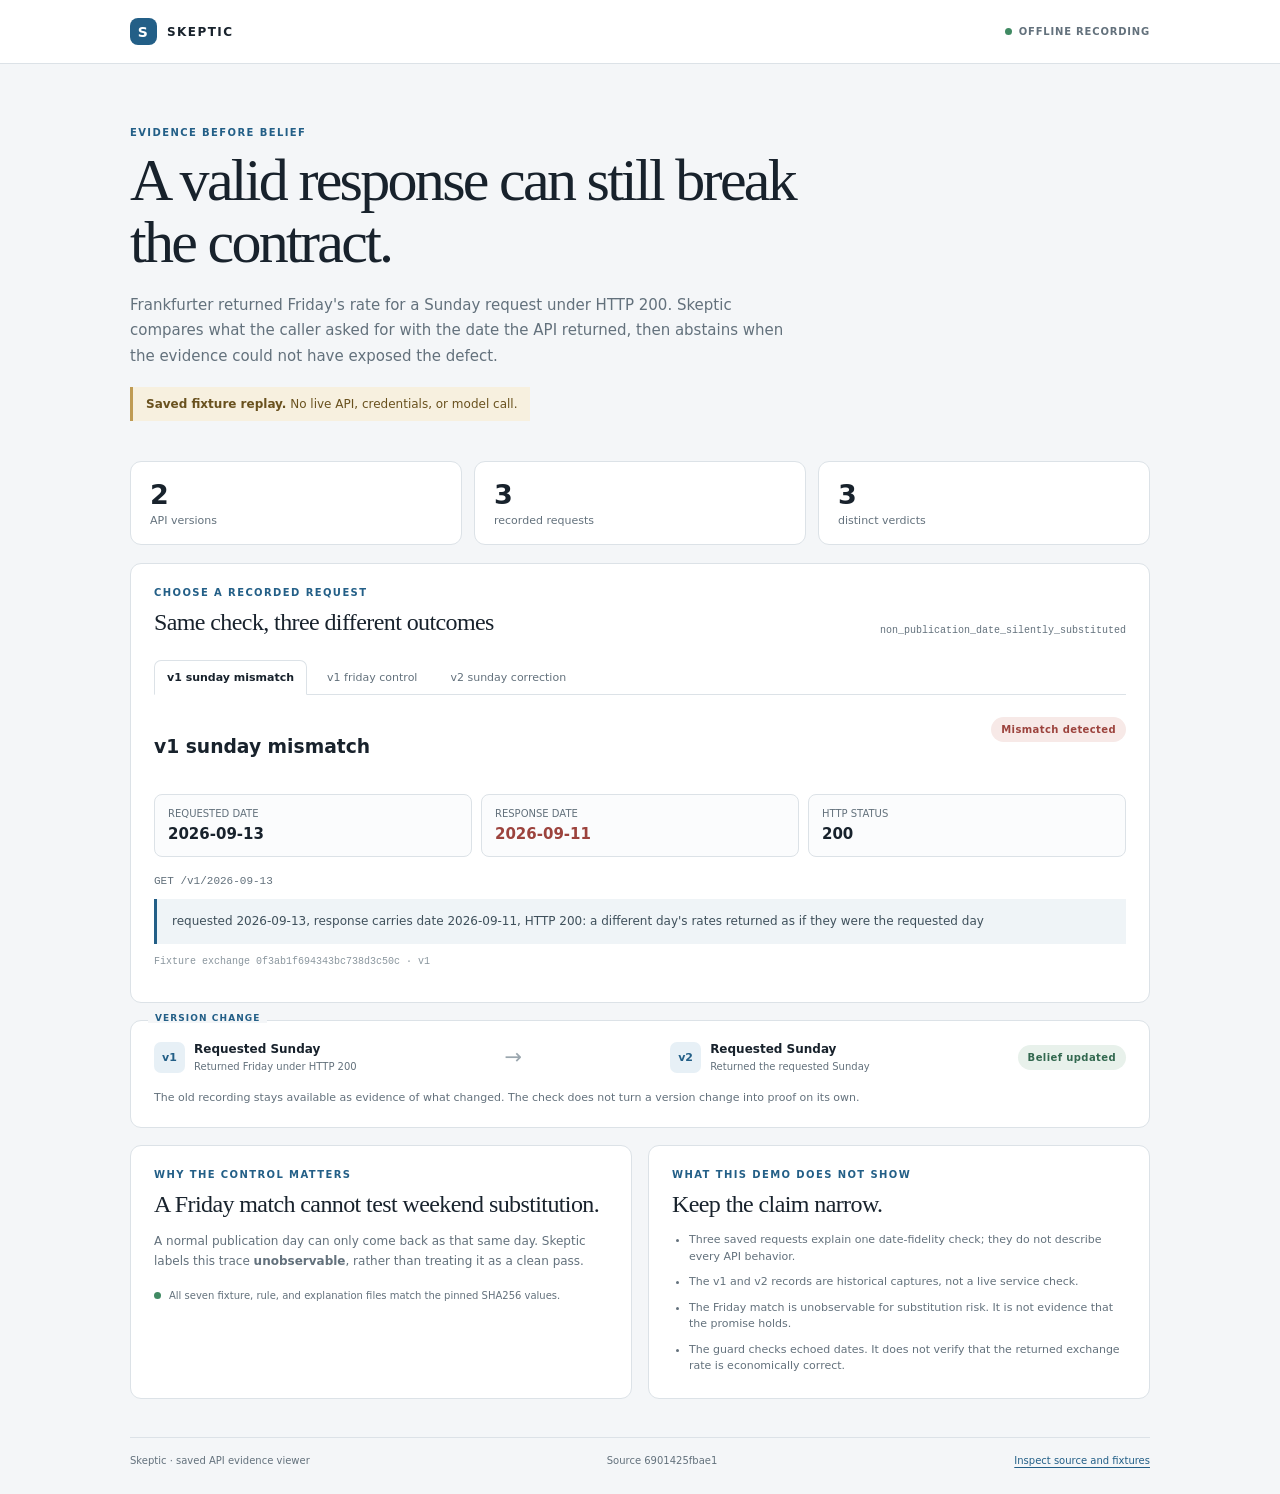
==== docs/demo/index.html @ 85baa06d "Add saved date evidence walkthrough" ====
<!--
  Skeptic's recorded date-fidelity evidence viewer.
  app.js presents verdicts generated by fixtures/checks.py.
  The page uses only saved recordings and makes no API calls.
-->
<!doctype html>
<html lang="en">
  <head>
    <meta charset="utf-8">
    <meta name="viewport" content="width=device-width, initial-scale=1">
    <meta name="description" content="See how Skeptic distinguishes a mismatch, a useful control, and an unobservable result.">
    <title>Skeptic | Evidence before belief</title>
    <link rel="stylesheet" href="styles.css">
    <script src="app.js" defer></script>
  </head>
  <body>
    <header class="topbar">
      <a class="brand" href="https://github.com/lgoyal6/skeptic"><span class="brand-mark">S</span> SKEPTIC</a>
      <span class="read-only"><span class="status-dot"></span> OFFLINE RECORDING</span>
    </header>

    <main>
      <section class="hero">
        <p class="eyebrow">EVIDENCE BEFORE BELIEF</p>
        <h1>A valid response can still break the contract.</h1>
        <p class="lede">Frankfurter returned Friday's rate for a Sunday request under HTTP 200. Skeptic compares what the caller asked for with the date the API returned, then abstains when the evidence could not have exposed the defect.</p>
        <div class="scope"><strong>Saved fixture replay.</strong> No live API, credentials, or model call.</div>
      </section>

      <section class="stats" aria-label="Recorded examples">
        <article><span class="stat" id="version-count">2</span><span>API versions</span></article>
        <article><span class="stat" id="case-count">3</span><span>recorded requests</span></article>
        <article><span class="stat" id="outcome-count">3</span><span>distinct verdicts</span></article>
      </section>

      <section class="panel walkthrough">
        <div class="section-head">
          <div><p class="eyebrow">CHOOSE A RECORDED REQUEST</p><h2>Same check, three different outcomes</h2></div>
          <span class="rule-id">non_publication_date_silently_substituted</span>
        </div>
        <div class="case-tabs" id="case-tabs" role="tablist" aria-label="Recorded requests"></div>
        <article id="case-detail" class="case-detail" role="tabpanel" tabindex="0" aria-live="polite"></article>
      </section>

      <section class="comparison" aria-label="How the result changes by version">
        <div class="comparison-label">VERSION CHANGE</div>
        <div class="version-row">
          <div><span class="version">v1</span><strong>Requested Sunday</strong><span>Returned Friday under HTTP 200</span></div>
          <span class="arrow" aria-hidden="true">→</span>
          <div><span class="version">v2</span><strong>Requested Sunday</strong><span>Returned the requested Sunday</span></div>
          <span class="outcome demoted">Belief updated</span>
        </div>
        <p class="comparison-note">The old recording stays available as evidence of what changed. The check does not turn a version change into proof on its own.</p>
      </section>

      <section class="lower-grid">
        <article class="panel">
          <p class="eyebrow">WHY THE CONTROL MATTERS</p>
          <h2>A Friday match cannot test weekend substitution.</h2>
          <p class="body-copy">A normal publication day can only come back as that same day. Skeptic labels this trace <strong>unobservable</strong>, rather than treating it as a clean pass.</p>
          <div class="integrity"><span class="status-dot"></span><span id="integrity-status">Checking fixture hashes...</span></div>
        </article>
        <article class="panel limits-panel">
          <p class="eyebrow">WHAT THIS DEMO DOES NOT SHOW</p>
          <h2>Keep the claim narrow.</h2>
          <ul id="limits-list"></ul>
        </article>
      </section>

      <footer class="footer">
        <span>Skeptic · saved API evidence viewer</span>
        <span id="source-commit"></span>
        <a id="source-link" href="https://github.com/lgoyal6/skeptic">Inspect source and fixtures</a>
      </footer>
    </main>
  </body>
</html>
---- docs/demo/styles.css ----
/* Skeptic evidence walkthrough styles.
 * index.html defines the comparison and app.js fills it from recorded verdicts.
 * The layout keeps mismatch, abstention, and limits visually distinct.
 */
:root {
  color-scheme: light;
  --ink: #18222c;
  --muted: #63717c;
  --line: #dce2e7;
  --paper: #f4f6f8;
  --white: #fff;
  --blue: #235f87;
  --soft-blue: #e7f0f6;
  --red: #9c433d;
  --soft-red: #f7e9e7;
  --amber: #87611e;
  --soft-amber: #f7f0df;
  --green: #32684f;
  --soft-green: #e8f1eb;
  font-family: Inter, ui-sans-serif, system-ui, -apple-system, BlinkMacSystemFont, "Segoe UI", sans-serif;
}

* { box-sizing: border-box; }
body { margin: 0; background: var(--paper); color: var(--ink); }
a { color: var(--blue); text-underline-offset: 3px; }
.topbar { height: 64px; display: flex; align-items: center; justify-content: space-between; padding: 0 max(24px, calc((100vw - 1020px) / 2)); border-bottom: 1px solid var(--line); background: var(--white); }
.brand { display: flex; align-items: center; gap: 10px; color: var(--ink); font-size: 12px; font-weight: 780; letter-spacing: .12em; text-decoration: none; }
.brand-mark { display: grid; place-items: center; width: 27px; height: 27px; border-radius: 8px; background: var(--blue); color: white; font-size: 14px; }
.read-only { display: inline-flex; align-items: center; gap: 7px; color: var(--muted); font-size: 10px; font-weight: 730; letter-spacing: .08em; }
.status-dot { width: 7px; height: 7px; flex: 0 0 auto; border-radius: 50%; background: #408a63; }
main { width: min(100% - 40px, 1020px); margin: 0 auto; }
.hero { max-width: 760px; padding: 63px 0 30px; }
.eyebrow { margin: 0 0 11px; color: var(--blue); font-size: 10px; font-weight: 780; letter-spacing: .14em; }
h1 { max-width: 710px; margin: 0; font-family: Georgia, "Times New Roman", serif; font-size: clamp(40px, 7vw, 60px); font-weight: 500; letter-spacing: -.045em; line-height: 1.04; }
.lede { max-width: 675px; margin: 19px 0 18px; color: var(--muted); font-size: 15px; line-height: 1.7; }
.scope { width: fit-content; padding: 10px 13px; border-left: 3px solid #bf9b53; background: var(--soft-amber); color: #69511e; font-size: 12px; }
.stats { display: grid; grid-template-columns: repeat(3, 1fr); gap: 12px; margin: 10px 0 18px; }
.stats article,.panel { border: 1px solid var(--line); border-radius: 11px; background: var(--white); }
.stats article { display: flex; flex-direction: column; gap: 4px; padding: 17px 19px; color: var(--muted); font-size: 11px; }
.stat { color: var(--ink); font-size: 27px; font-weight: 720; letter-spacing: -.04em; }
.panel { padding: 23px; }
.section-head { display: flex; justify-content: space-between; align-items: flex-end; gap: 18px; }
h2 { margin: 0; font-family: Georgia, "Times New Roman", serif; font-size: 24px; font-weight: 500; letter-spacing: -.025em; }
.rule-id { max-width: 260px; overflow-wrap: anywhere; color: var(--muted); font: 10px ui-monospace, SFMono-Regular, Menlo, monospace; }
.case-tabs { display: flex; gap: 7px; margin: 24px 0 0; border-bottom: 1px solid var(--line); }
.case-tab { position: relative; margin-bottom: -1px; padding: 10px 12px; border: 1px solid transparent; border-radius: 7px 7px 0 0; background: transparent; color: var(--muted); font: inherit; font-size: 11px; cursor: pointer; }
.case-tab[aria-selected="true"] { border-color: var(--line); border-bottom-color: var(--white); background: var(--white); color: var(--ink); font-weight: 720; }
.case-tab:focus-visible { outline: 3px solid #94bad0; outline-offset: 2px; }
.case-detail { padding: 22px 0 2px; }
.case-topline { display: flex; justify-content: space-between; gap: 16px; align-items: flex-start; }
.outcome { display: inline-flex; align-items: center; width: fit-content; border-radius: 999px; padding: 7px 10px; font-size: 10px; font-weight: 770; letter-spacing: .04em; }
.outcome.contradicts_doc { background: var(--soft-red); color: var(--red); }
.outcome.unobservable { background: var(--soft-amber); color: var(--amber); }
.outcome.supports_doc { background: var(--soft-green); color: var(--green); }
.trace-grid { display: grid; grid-template-columns: 1fr 1fr 1fr; gap: 9px; margin: 18px 0; }
.trace-cell { display: flex; flex-direction: column; gap: 6px; padding: 13px; border: 1px solid var(--line); border-radius: 8px; background: #fbfcfd; }
.trace-cell span { color: var(--muted); font-size: 10px; }
.trace-cell strong { font-size: 15px; }
.trace-cell .bad-date { color: var(--red); }
.trace-cell .good-date { color: var(--green); }
.path-line { margin: 0 0 12px; color: var(--muted); font: 11px ui-monospace, SFMono-Regular, Menlo, monospace; overflow-wrap: anywhere; }
.verdict-detail { margin: 0; padding: 13px 15px; border-left: 3px solid var(--blue); background: #eff4f7; color: #3f505b; font-size: 12px; line-height: 1.6; }
.key-line { margin-top: 12px; color: #8a969e; font: 10px ui-monospace, SFMono-Regular, Menlo, monospace; }
.comparison { position: relative; margin: 17px 0; padding: 21px 23px; border: 1px solid var(--line); border-radius: 11px; background: var(--white); }
.comparison-label { position: absolute; top: -8px; left: 17px; padding: 0 7px; background: var(--paper); color: var(--blue); font-size: 9px; font-weight: 760; letter-spacing: .12em; }
.version-row { display: flex; align-items: center; justify-content: space-between; gap: 15px; }
.version-row div { display: grid; grid-template-columns: auto 1fr; column-gap: 9px; row-gap: 4px; align-items: center; }
.version { display: grid; grid-row: span 2; place-items: center; width: 31px; height: 31px; border-radius: 7px; background: var(--soft-blue); color: var(--blue); font-size: 11px; font-weight: 750; }
.version-row strong { font-size: 12px; }
.version-row div span:last-child { color: var(--muted); font-size: 10px; }
.arrow { color: #9aa6ae; font-size: 21px; }
.outcome.demoted { flex: 0 0 auto; background: var(--soft-green); color: var(--green); }
.comparison-note { margin: 17px 0 0; color: var(--muted); font-size: 11px; line-height: 1.5; }
.lower-grid { display: grid; grid-template-columns: 1fr 1fr; gap: 16px; margin-bottom: 38px; }
.lower-grid h2 { margin-bottom: 14px; }
.body-copy { margin: 0 0 18px; color: var(--muted); font-size: 12px; line-height: 1.65; }
.integrity { display: flex; align-items: center; gap: 8px; color: var(--muted); font-size: 10px; }
.limits-panel ul { display: grid; gap: 9px; margin: 0; padding-left: 17px; color: var(--muted); font-size: 11px; line-height: 1.5; }
.footer { display: flex; flex-wrap: wrap; justify-content: space-between; gap: 12px; padding: 17px 0 27px; border-top: 1px solid var(--line); color: var(--muted); font-size: 10px; }
@media (max-width: 700px) { .section-head { align-items: flex-start; flex-direction: column; } .rule-id { max-width: none; } .version-row { align-items: flex-start; flex-direction: column; } .arrow { transform: rotate(90deg); } .lower-grid { grid-template-columns: 1fr; } }
@media (max-width: 500px) { .topbar { padding: 0 16px; } main { width: min(100% - 28px, 1020px); } .hero { padding-top: 43px; } .panel { padding: 16px; } .stats { gap: 7px; } .stats article { padding: 13px 11px; } .stat { font-size: 23px; } .case-tabs { flex-wrap: wrap; } .trace-grid { grid-template-columns: 1fr; } .case-topline { flex-direction: column; } }
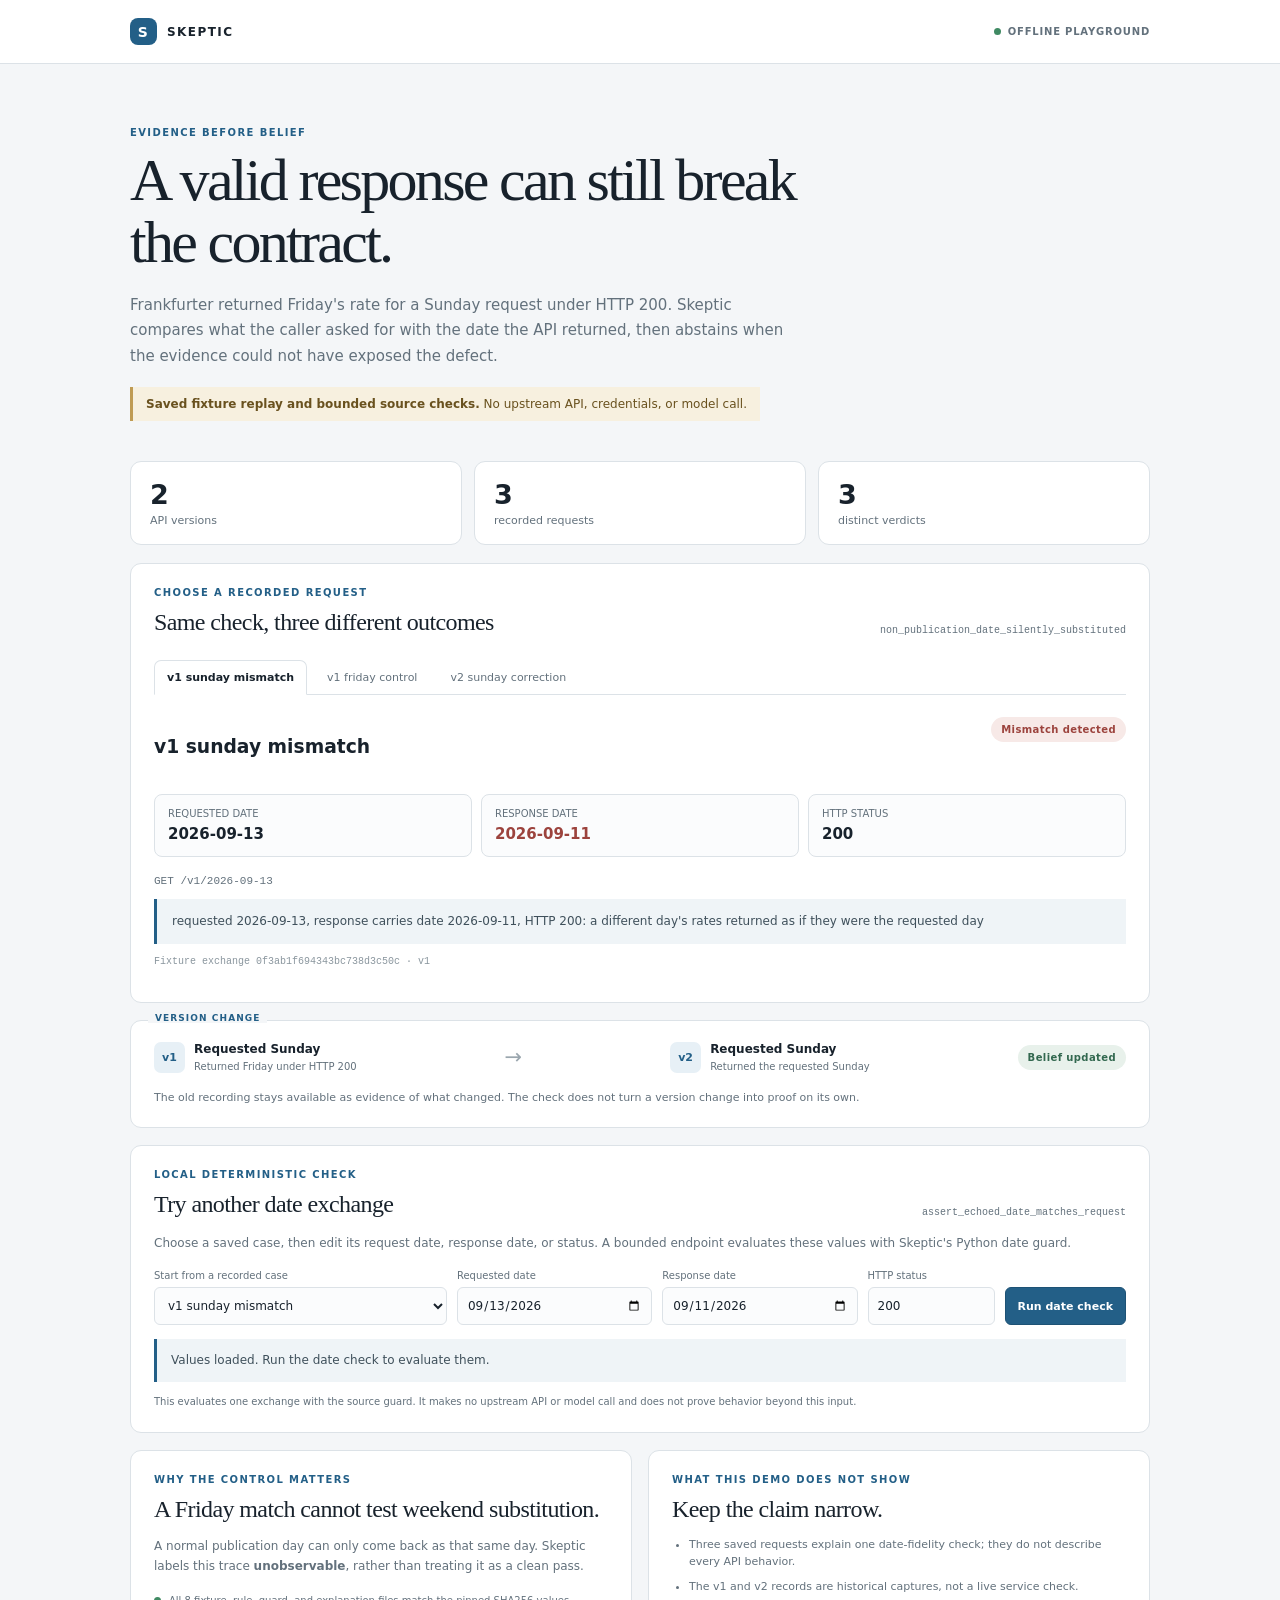
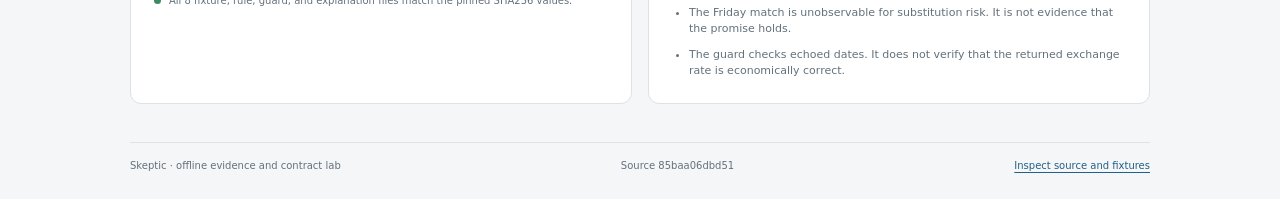
==== commit a641eb1b: "Run the source date guard on visitor inputs with bounded Python execution" ====
--- a/docs/demo/index.html
+++ b/docs/demo/index.html
@@ -1,7 +1,7 @@
 <!--
-  Skeptic's recorded date-fidelity evidence viewer.
-  app.js presents verdicts generated by fixtures/checks.py.
-  The page uses only saved recordings and makes no API calls.
+  Skeptic's recorded date-fidelity viewer and local contract lab.
+  app.js presents verdicts generated by fixtures/checks.py and runs the
+  bounded date guard against visitor input without contacting an upstream API.
 -->
 <!doctype html>
 <html lang="en">
@@ -11,12 +11,12 @@
     <meta name="description" content="See how Skeptic distinguishes a mismatch, a useful control, and an unobservable result.">
     <title>Skeptic | Evidence before belief</title>
     <link rel="stylesheet" href="styles.css">
-    <script src="app.js" defer></script>
+    <script type="module" src="app.js"></script>
   </head>
   <body>
     <header class="topbar">
       <a class="brand" href="https://github.com/lgoyal6/skeptic"><span class="brand-mark">S</span> SKEPTIC</a>
-      <span class="read-only"><span class="status-dot"></span> OFFLINE RECORDING</span>
+      <span class="read-only"><span class="status-dot"></span> OFFLINE PLAYGROUND</span>
     </header>
 
     <main>
@@ -24,7 +24,7 @@
         <p class="eyebrow">EVIDENCE BEFORE BELIEF</p>
         <h1>A valid response can still break the contract.</h1>
         <p class="lede">Frankfurter returned Friday's rate for a Sunday request under HTTP 200. Skeptic compares what the caller asked for with the date the API returned, then abstains when the evidence could not have exposed the defect.</p>
-        <div class="scope"><strong>Saved fixture replay.</strong> No live API, credentials, or model call.</div>
+        <div class="scope"><strong>Saved fixture replay and bounded source checks.</strong> No upstream API, credentials, or model call.</div>
       </section>
 
       <section class="stats" aria-label="Recorded examples">
@@ -53,6 +53,23 @@
         <p class="comparison-note">The old recording stays available as evidence of what changed. The check does not turn a version change into proof on its own.</p>
       </section>
 
+      <section class="panel guard-lab" aria-labelledby="guard-lab-title">
+        <div class="section-head">
+          <div><p class="eyebrow">LOCAL DETERMINISTIC CHECK</p><h2 id="guard-lab-title">Try another date exchange</h2></div>
+          <span class="rule-id">assert_echoed_date_matches_request</span>
+        </div>
+        <p class="body-copy">Choose a saved case, then edit its request date, response date, or status. A bounded endpoint evaluates these values with Skeptic's Python date guard.</p>
+        <form id="guard-form" class="guard-form">
+          <label>Start from a recorded case<select id="guard-case"></select></label>
+          <label>Requested date<input id="guard-request-date" type="date"></label>
+          <label>Response date<input id="guard-response-date" type="date"></label>
+          <label>HTTP status<input id="guard-status" type="number" min="100" max="599" step="1" value="200"></label>
+          <button type="submit">Run date check</button>
+        </form>
+        <div id="guard-result" class="guard-result" role="status" aria-live="polite">Edit the values and run the date check.</div>
+        <p class="guard-limit">This evaluates one exchange with the source guard. It makes no upstream API or model call and does not prove behavior beyond this input.</p>
+      </section>
+
       <section class="lower-grid">
         <article class="panel">
           <p class="eyebrow">WHY THE CONTROL MATTERS</p>
@@ -68,7 +85,7 @@
       </section>
 
       <footer class="footer">
-        <span>Skeptic · saved API evidence viewer</span>
+        <span>Skeptic · offline evidence and contract lab</span>
         <span id="source-commit"></span>
         <a id="source-link" href="https://github.com/lgoyal6/skeptic">Inspect source and fixtures</a>
       </footer>
--- a/docs/demo/styles.css
+++ b/docs/demo/styles.css
@@ -71,11 +71,26 @@
 .arrow { color: #9aa6ae; font-size: 21px; }
 .outcome.demoted { flex: 0 0 auto; background: var(--soft-green); color: var(--green); }
 .comparison-note { margin: 17px 0 0; color: var(--muted); font-size: 11px; line-height: 1.5; }
+.guard-lab { margin: 17px 0; }
+.guard-lab .body-copy { margin: 16px 0; }
+.guard-form { display: grid; grid-template-columns: 1.5fr 1fr 1fr .65fr auto; gap: 10px; align-items: end; }
+.guard-form label { display: grid; gap: 6px; color: var(--muted); font-size: 10px; }
+.guard-form input,.guard-form select { min-width: 0; width: 100%; height: 38px; border: 1px solid var(--line); border-radius: 6px; background: #fbfcfd; color: var(--ink); font: inherit; font-size: 12px; padding: 0 9px; }
+.guard-form button { height: 38px; border: 1px solid #1d5275; border-radius: 6px; background: var(--blue); color: #fff; font: inherit; font-size: 11px; font-weight: 700; padding: 0 12px; cursor: pointer; }
+.guard-form input:focus-visible,.guard-form select:focus-visible,.guard-form button:focus-visible { outline: 3px solid #94bad0; outline-offset: 2px; }
+.guard-result { margin-top: 14px; padding: 12px 14px; border-left: 3px solid var(--blue); background: #eff4f7; color: #3f505b; font-size: 12px; line-height: 1.6; }
+.guard-result.is-finding { border-left-color: var(--red); background: var(--soft-red); color: var(--red); }
+.guard-result.is-match { border-left-color: var(--green); background: var(--soft-green); color: var(--green); }
+.guard-result.is-neutral { border-left-color: var(--amber); background: var(--soft-amber); color: var(--amber); }
+.guard-result.is-error { border-left-color: var(--red); background: var(--soft-red); color: var(--red); }
+.guard-limit { margin: 12px 0 0; color: var(--muted); font-size: 10px; line-height: 1.5; }
 .lower-grid { display: grid; grid-template-columns: 1fr 1fr; gap: 16px; margin-bottom: 38px; }
 .lower-grid h2 { margin-bottom: 14px; }
 .body-copy { margin: 0 0 18px; color: var(--muted); font-size: 12px; line-height: 1.65; }
 .integrity { display: flex; align-items: center; gap: 8px; color: var(--muted); font-size: 10px; }
 .limits-panel ul { display: grid; gap: 9px; margin: 0; padding-left: 17px; color: var(--muted); font-size: 11px; line-height: 1.5; }
 .footer { display: flex; flex-wrap: wrap; justify-content: space-between; gap: 12px; padding: 17px 0 27px; border-top: 1px solid var(--line); color: var(--muted); font-size: 10px; }
+@media (max-width: 780px) { .guard-form { grid-template-columns: 1fr 1fr; } .guard-form label:first-child { grid-column: 1 / -1; } .guard-form button { grid-column: 1 / -1; } }
 @media (max-width: 700px) { .section-head { align-items: flex-start; flex-direction: column; } .rule-id { max-width: none; } .version-row { align-items: flex-start; flex-direction: column; } .arrow { transform: rotate(90deg); } .lower-grid { grid-template-columns: 1fr; } }
+@media (max-width: 500px) { .guard-form { grid-template-columns: 1fr; } .guard-form label:first-child,.guard-form button { grid-column: auto; } }
 @media (max-width: 500px) { .topbar { padding: 0 16px; } main { width: min(100% - 28px, 1020px); } .hero { padding-top: 43px; } .panel { padding: 16px; } .stats { gap: 7px; } .stats article { padding: 13px 11px; } .stat { font-size: 23px; } .case-tabs { flex-wrap: wrap; } .trace-grid { grid-template-columns: 1fr; } .case-topline { flex-direction: column; } }
